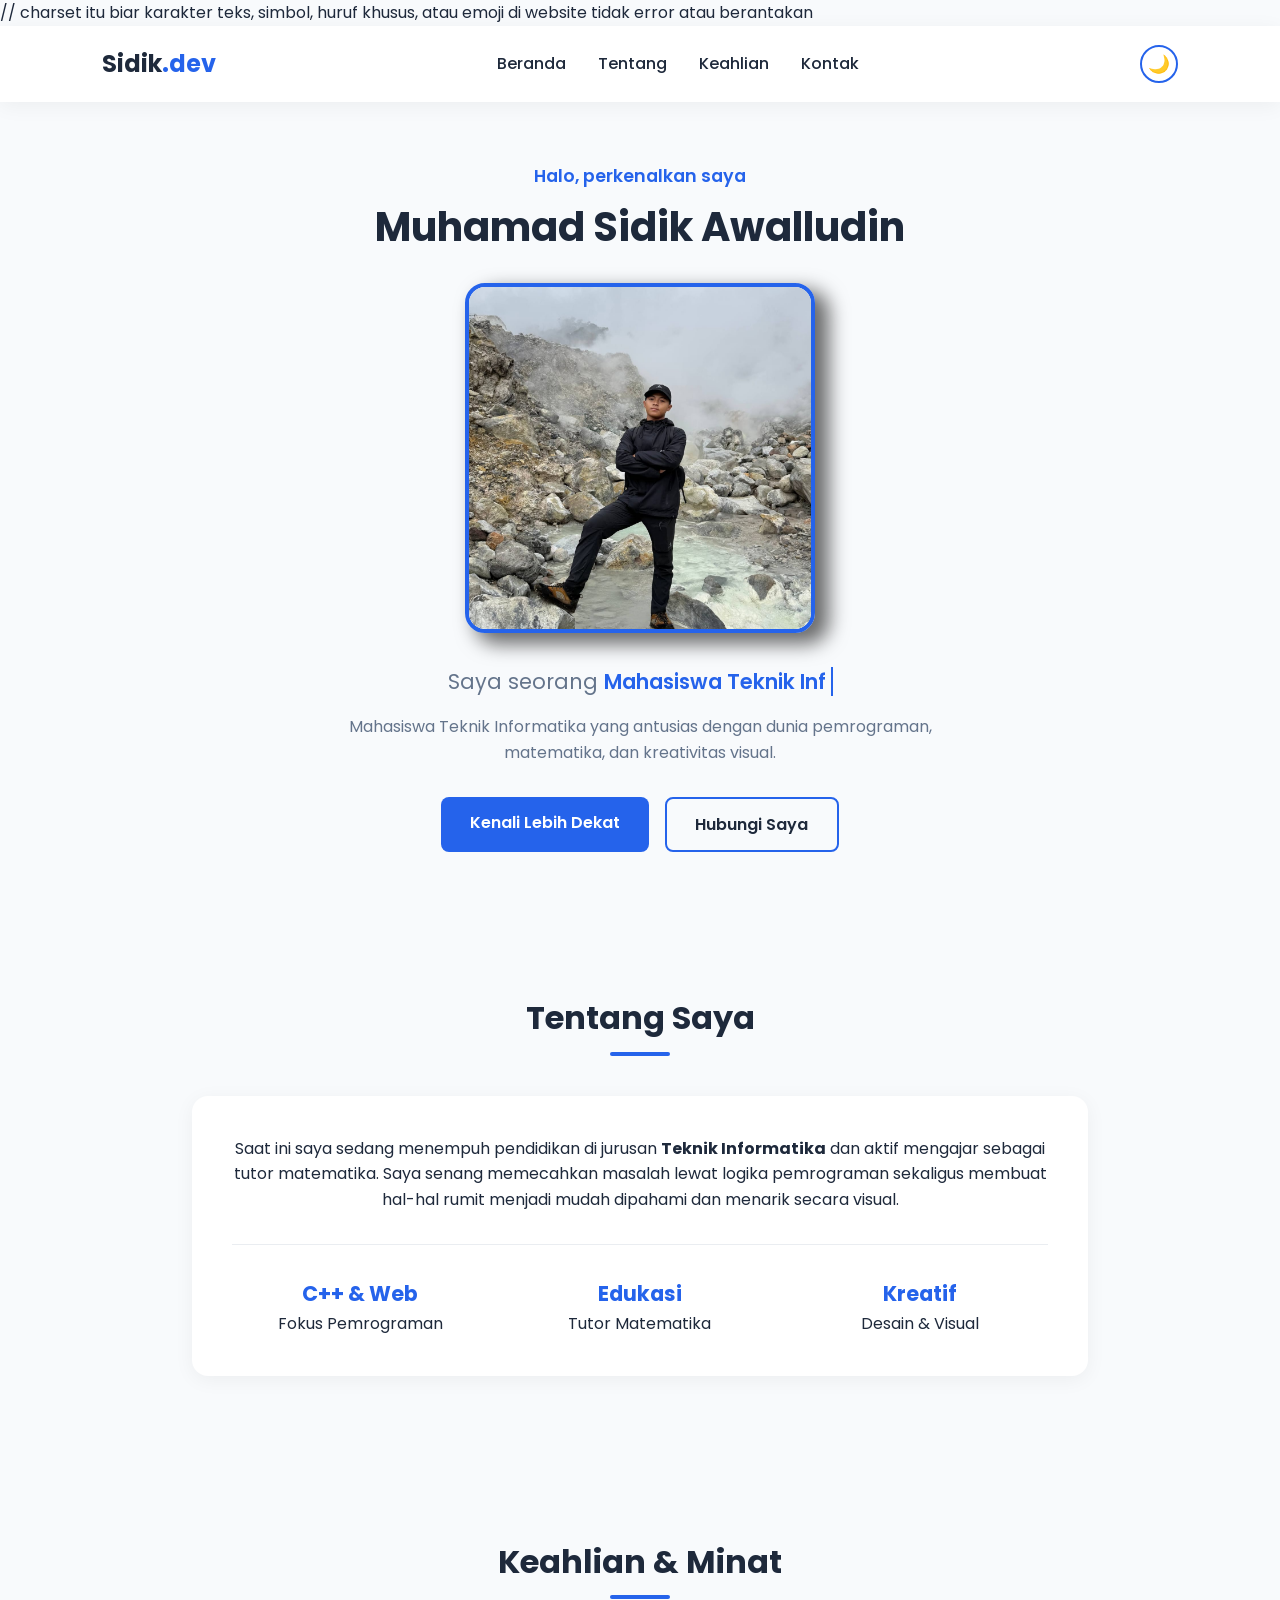
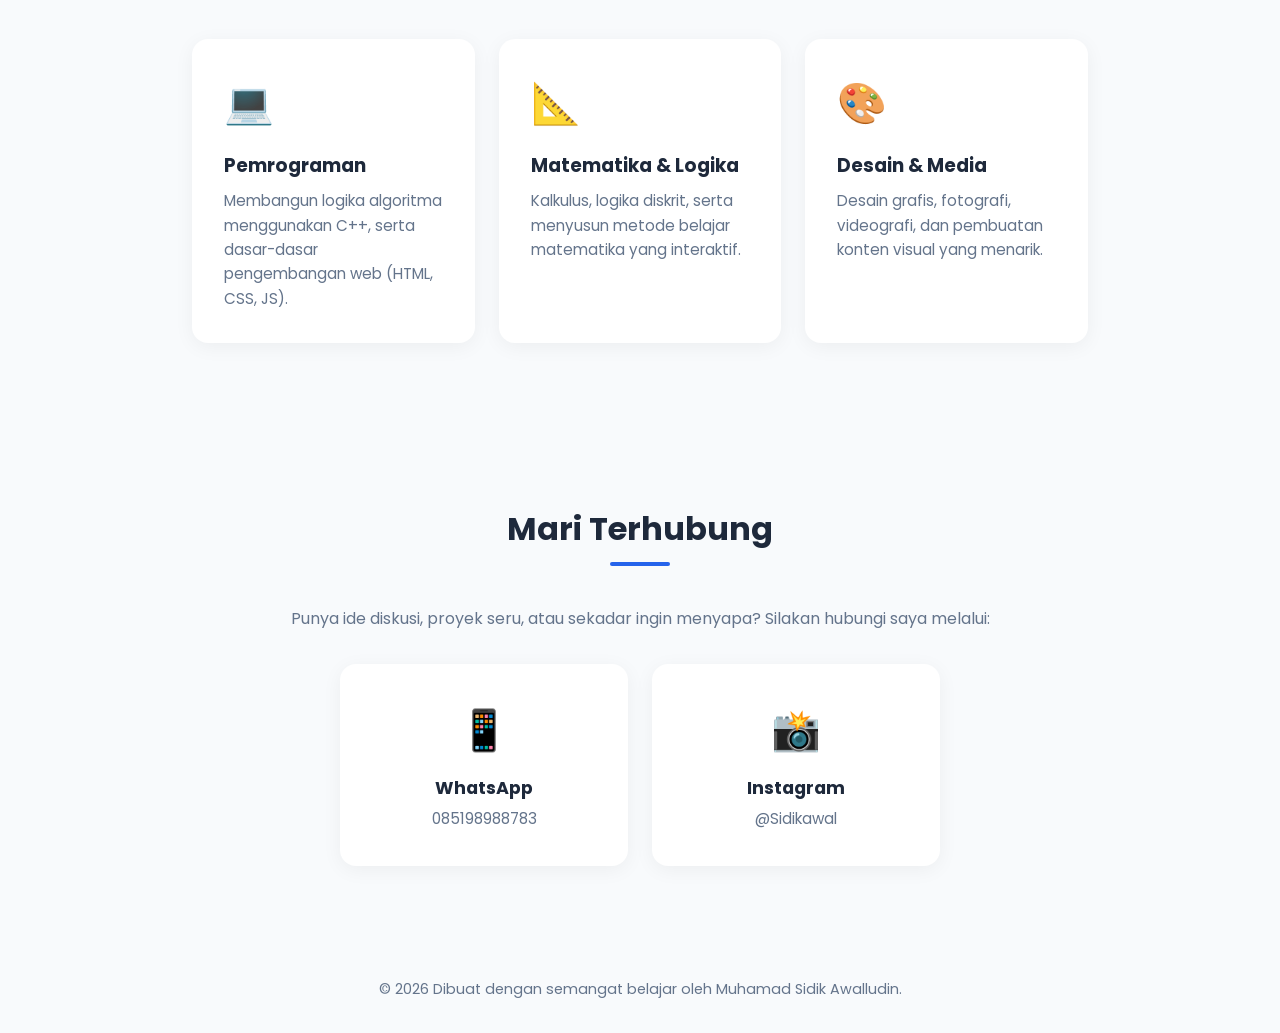
==== index.html @ c1fd6ddc "Rename index .html to index.html" ====
<!DOCTYPE html>
<html lang="id">
<head>
    // charset itu biar karakter teks, 
    simbol, huruf khusus, atau 
    emoji di website tidak error atau berantakan
    <meta charset="UTF-8">
    <meta name="viewport" content="width=device-width, initial-scale=1.0">
    <title>Perkenalan Diri | Portofolio</title>
    <link rel="stylesheet" href="style.css">
    <!-- Menggunakan Google Fonts agar tampilan lebih modern -->
     <link href="https://fonts.googleapis.com/css2?family=Poppins:wght@300;400;600;700&display=swap" rel="stylesheet">
</head>
<body>

    <!-- Navigasi -->
    <nav class="navbar">
        <div class="logo">Sidik<span>.dev</span></div>
        <ul class="nav-links">
            <li><a href="#home">Beranda</a></li>
            <li><a href="#about">Tentang</a></li>
            <li><a href="#skills">Keahlian</a></li>
            <li><a href="#contact">Kontak</a></li>
        </ul>
        <button id="theme-toggle" title="Ganti Tema">🌙</button>
    </nav>

    <!-- Bagian Utama (Hero) -->
    <section id="home" class="hero">
        <div class="hero-content">
            <p class="greeting">Halo, perkenalkan saya</p>
            <h1>Muhamad Sidik Awalludin</h1>
            
            <!-- Foto Profil Ditambahkan di Sini -->
            <div class="profile-img-container">
                <img src="Profile.jpg" alt="Foto Profil Muhamad Sidik Awalludin" class="profile-img">
            </div>

            <h2 class="typing-container">Saya seorang <span id="typing-text"></span></h2>
            <p class="bio-short">
                Mahasiswa Teknik Informatika yang antusias dengan dunia pemrograman, matematika, dan kreativitas visual.
            </p>
            <div class="hero-buttons">
                <a href="#about" class="btn primary">Kenali Lebih Dekat</a>
                <a href="#contact" class="btn secondary">Hubungi Saya</a>
            </div>
        </div>
    </section>

    <!-- Bagian Tentang Saya -->
    <section id="about" class="section">
        <h2 class="section-title">Tentang Saya</h2>
        <div class="about-card">
            <p>
                Saat ini saya sedang menempuh pendidikan di jurusan <strong>Teknik Informatika</strong> dan aktif mengajar sebagai tutor matematika. Saya senang memecahkan masalah lewat logika pemrograman sekaligus membuat hal-hal rumit menjadi mudah dipahami dan menarik secara visual.
            </p>
            <div class="stats">
                <div class="stat-item">
                    <h3>C++ & Web</h3>
                    <p>Fokus Pemrograman</p>
                </div>
                <div class="stat-item">
                    <h3>Edukasi</h3>
                    <p>Tutor Matematika</p>
                </div>
                <div class="stat-item">
                    <h3>Kreatif</h3>
                    <p>Desain & Visual</p>
                </div>
            </div>
        </div>
    </section>

    <!-- Bagian Keahlian & Minat -->
    <section id="skills" class="section">
        <h2 class="section-title">Keahlian & Minat</h2>
        <div class="skills-grid">
            <div class="skill-card">
                <div class="icon">💻</div>
                <h3>Pemrograman</h3>
                <p>Membangun logika algoritma menggunakan C++, serta dasar-dasar pengembangan web (HTML, CSS, JS).</p>
            </div>
            <div class="skill-card">
                <div class="icon">📐</div>
                <h3>Matematika & Logika</h3>
                <p>Kalkulus, logika diskrit, serta menyusun metode belajar matematika yang interaktif.</p>
            </div>
            <div class="skill-card">
                <div class="icon">🎨</div>
                <h3>Desain & Media</h3>
                <p>Desain grafis, fotografi, videografi, dan pembuatan konten visual yang menarik.</p>
            </div>
        </div>
    </section>

    <!-- Bagian Kontak -->
    <section id="contact" class="section">
        <h2 class="section-title">Mari Terhubung</h2>
        <p class="contact-desc">Punya ide diskusi, proyek seru, atau sekadar ingin menyapa? Silakan hubungi saya melalui:</p>
        
        <div class="contact-cards-grid">
            <!-- Kartu WhatsApp -->
            <a href="https://wa.me/6285198988783" target="_blank" class="contact-card-item">
                <div class="contact-icon">📱</div>
                <h3>WhatsApp</h3>
                <p>085198988783</p>
            </a>
            <!-- Kartu Instagram -->
            <a href="https://instagram.com/Sidikawal" target="_blank" class="contact-card-item">
                <div class="contact-icon">📸</div>
                <h3>Instagram</h3>
                <p>@Sidikawal</p>
            </a>
        </div>
    </section>

    <!-- Footer -->
    <footer>
        <p>&copy; 2026 Dibuat dengan semangat belajar oleh Muhamad Sidik Awalludin.</p>
    </footer>

    <script src="script.js"></script>
</body>
</html>
---- style.css ----
/* Pengaturan Warna (Light Mode & Dark Mode) */
:root {
    --bg-color: #f8fafc;
    --card-bg: #ffffff;
    --text-color: #1e293b;
    --text-muted: #64748b;
    --primary-color: #2563eb;
    --primary-hover: #1d4ed8;
    --shadow: 0 4px 20px rgba(0, 0, 0, 0.05);
}

body.dark-mode {
    --bg-color: #0f172a;
    --card-bg: #1e293b;
    --text-color: #f1f5f9;
    --text-muted: #94a3b8;
    --primary-color: #3b82f6;
    --primary-hover: #60a5fa;
    --shadow: 0 4px 20px rgba(0, 0, 0, 0.3);
}

* {
    margin: 0;
    padding: 0;
    box-sizing: border-box;
    font-family: 'Poppins', sans-serif;
    scroll-behavior: smooth;
}

body {
    background-color: var(--bg-color);
    color: var(--text-color);
    transition: background-color 0.3s, color 0.3s;
    line-height: 1.6;
}

/* Navbar */
.navbar {
    display: flex;
    justify-content: space-between;
    align-items: center;
    padding: 1.2rem 8%;
    background-color: var(--card-bg);
    box-shadow: var(--shadow);
    position: sticky;
    top: 0;
    z-index: 100;
}

.logo {
    font-size: 1.5rem;
    font-weight: 700;
}

.logo span {
    color: var(--primary-color);
}

.nav-links {
    list-style: none;
    display: flex;
    gap: 2rem;
}

.nav-links a {
    text-decoration: none;
    color: var(--text-color);
    font-weight: 500;
    transition: color 0.3s;
}

.nav-links a:hover {
    color: var(--primary-color);
}

#theme-toggle {
    background: none;
    border: 2px solid var(--primary-color);
    border-radius: 50%;
    width: 38px;
    height: 38px;
    cursor: pointer;
    font-size: 1.1rem;
    transition: transform 0.3s;
}

#theme-toggle:hover {
    transform: rotate(20deg);
}

/* Hero Section */
.hero {
    min-height: 90vh;
    display: flex;
    align-items: center;
    justify-content: center;
    text-align: center;
    padding: 2rem 8%;
}

.greeting {
    color: var(--primary-color);
    font-weight: 600;
    font-size: 1.1rem;
}

.hero h1 {
    font-size: 2.5rem;
    margin: 0.3rem 0 1rem 0;
}

/* Styling Foto Profil */
.profile-img-container {
    margin: 1.5rem auto;
}

.profile-img {
    width: 350px;
    height: 350px;
    object-fit: cover;
    border-radius: 20px;
    border: 4px solid var(--primary-color);
    box-shadow: var(--shadow);
    transition: transform 0.3s ease;
    -webkit-box-shadow: 12px 9px 19px 2px rgba(0,0,0,0.58);
    -moz-box-shadow: 12px 9px 19px 2px rgba(0,0,0,0.58);
}

.profile-img:hover {
    transform: scale(1.05);
}

.typing-container {
    font-size: 1.3rem;
    font-weight: 400;
    color: var(--text-muted);
    margin-bottom: 1rem;
}

#typing-text {
    color: var(--primary-color);
    font-weight: 600;
    border-right: 2px solid var(--primary-color);
    padding-right: 5px;
}

.bio-short {
    max-width: 600px;
    margin: 0 auto 2rem;
    color: var(--text-muted);
}

.hero-buttons {
    display: flex;
    gap: 1rem;
    justify-content: center;
}

.btn {
    padding: 0.8rem 1.8rem;
    border-radius: 8px;
    text-decoration: none;
    font-weight: 600;
    cursor: pointer;
    border: none;
    transition: transform 0.2s, background-color 0.3s;
}

.btn:hover {
    transform: translateY(-3px);
}

.btn.primary {
    background-color: var(--primary-color);
    color: #fff;
}

.btn.primary:hover {
    background-color: var(--primary-hover);
}

.btn.secondary {
    background-color: transparent;
    color: var(--text-color);
    border: 2px solid var(--primary-color);
}

/* Sections Umum */
.section {
    padding: 5rem 8%;
    max-width: 1100px;
    margin: 0 auto;
}

.section-title {
    text-align: center;
    font-size: 2rem;
    margin-bottom: 2.5rem;
    position: relative;
}

.section-title::after {
    content: '';
    width: 60px;
    height: 4px;
    background-color: var(--primary-color);
    display: block;
    margin: 8px auto 0;
    border-radius: 2px;
}

/* About Card */
.about-card {
    background-color: var(--card-bg);
    padding: 2.5rem;
    border-radius: 16px;
    box-shadow: var(--shadow);
    text-align: center;
}

.stats {
    display: grid;
    grid-template-columns: repeat(auto-fit, minmax(150px, 1fr));
    gap: 1.5rem;
    margin-top: 2rem;
    padding-top: 2rem;
    border-top: 1px solid rgba(148, 163, 184, 0.2);
}

.stat-item h3 {
    color: var(--primary-color);
    font-size: 1.3rem;
}

/* Skills Grid */
.skills-grid {
    display: grid;
    grid-template-columns: repeat(auto-fit, minmax(260px, 1fr));
    gap: 1.5rem;
}

.skill-card {
    background-color: var(--card-bg);
    padding: 2rem;
    border-radius: 16px;
    box-shadow: var(--shadow);
    transition: transform 0.3s;
}

.skill-card:hover {
    transform: translateY(-8px);
}

.skill-card .icon {
    font-size: 2.5rem;
    margin-bottom: 1rem;
}

.skill-card h3 {
    margin-bottom: 0.5rem;
}

.skill-card p {
    color: var(--text-muted);
    font-size: 0.95rem;
}

/* Contact Section Styling */
.contact-desc {
    text-align: center;
    color: var(--text-muted);
    margin-bottom: 2rem;
}

.contact-cards-grid {
    display: grid;
    grid-template-columns: repeat(auto-fit, minmax(220px, 1fr));
    gap: 1.5rem;
    max-width: 600px;
    margin: 0 auto;
}

.contact-card-item {
    background-color: var(--card-bg);
    padding: 2rem;
    border-radius: 16px;
    box-shadow: var(--shadow);
    text-align: center;
    text-decoration: none;
    color: var(--text-color);
    transition: transform 0.3s, border-color 0.3s;
    border: 2px solid transparent;
}

.contact-card-item:hover {
    transform: translateY(-5px);
    border-color: var(--primary-color);
}

.contact-icon {
    font-size: 2.5rem;
    margin-bottom: 0.8rem;
}

.contact-card-item h3 {
    font-size: 1.1rem;
    margin-bottom: 0.3rem;
}

.contact-card-item p {
    color: var(--text-muted);
    font-size: 0.95rem;
}

/* Footer */
footer {
    text-align: center;
    padding: 2rem;
    color: var(--text-muted);
    font-size: 0.9rem;
}

/* Responsif untuk layar HP */
@media (max-width: 768px) {
    .nav-links {
        display: none;
    }
    .hero h1 {
        font-size: 2rem;
    }
    .profile-img {
        width: 130px;
        height: 130px;
    }
}
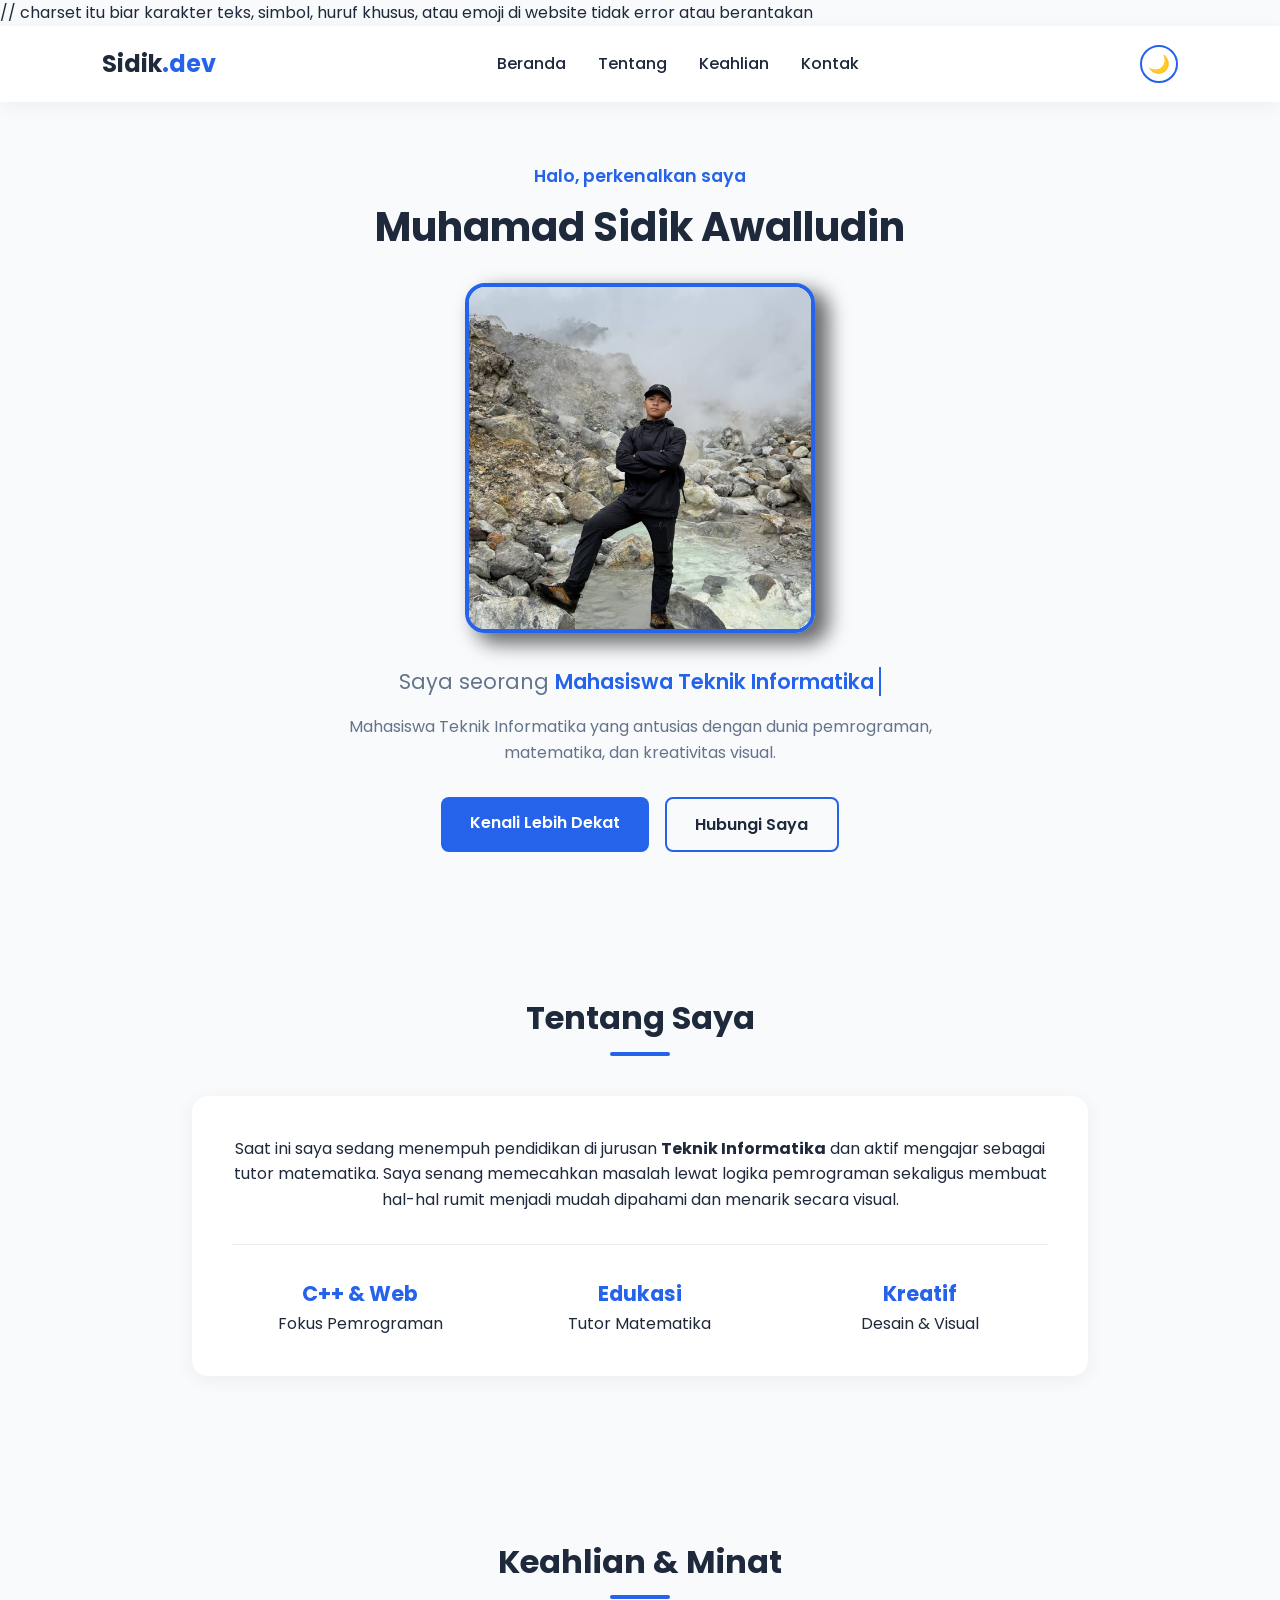
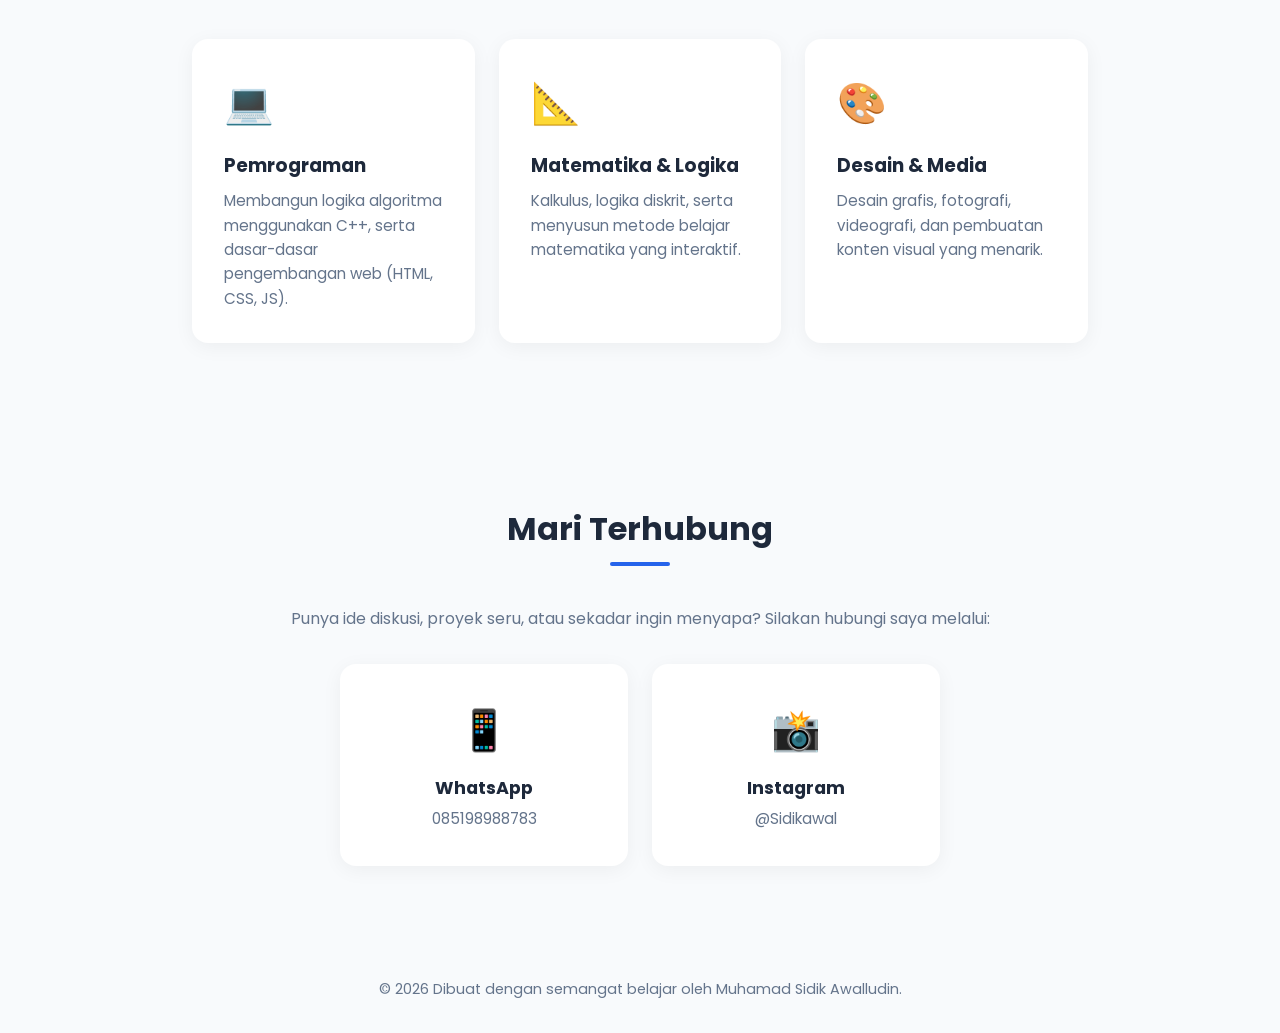
==== commit bae9c33a: "Fix HTML formatting and update profile image source" ====
--- a/index.html
+++ b/index.html
@@ -33,7 +33,7 @@
             
             <!-- Foto Profil Ditambahkan di Sini -->
             <div class="profile-img-container">
-                <img src="Profile.jpg" alt="Foto Profil Muhamad Sidik Awalludin" class="profile-img">
+                <img src="profile.jpg" alt="Foto Profil Muhamad Sidik Awalludin" class="profile-img">
             </div>
 
             <h2 class="typing-container">Saya seorang <span id="typing-text"></span></h2>
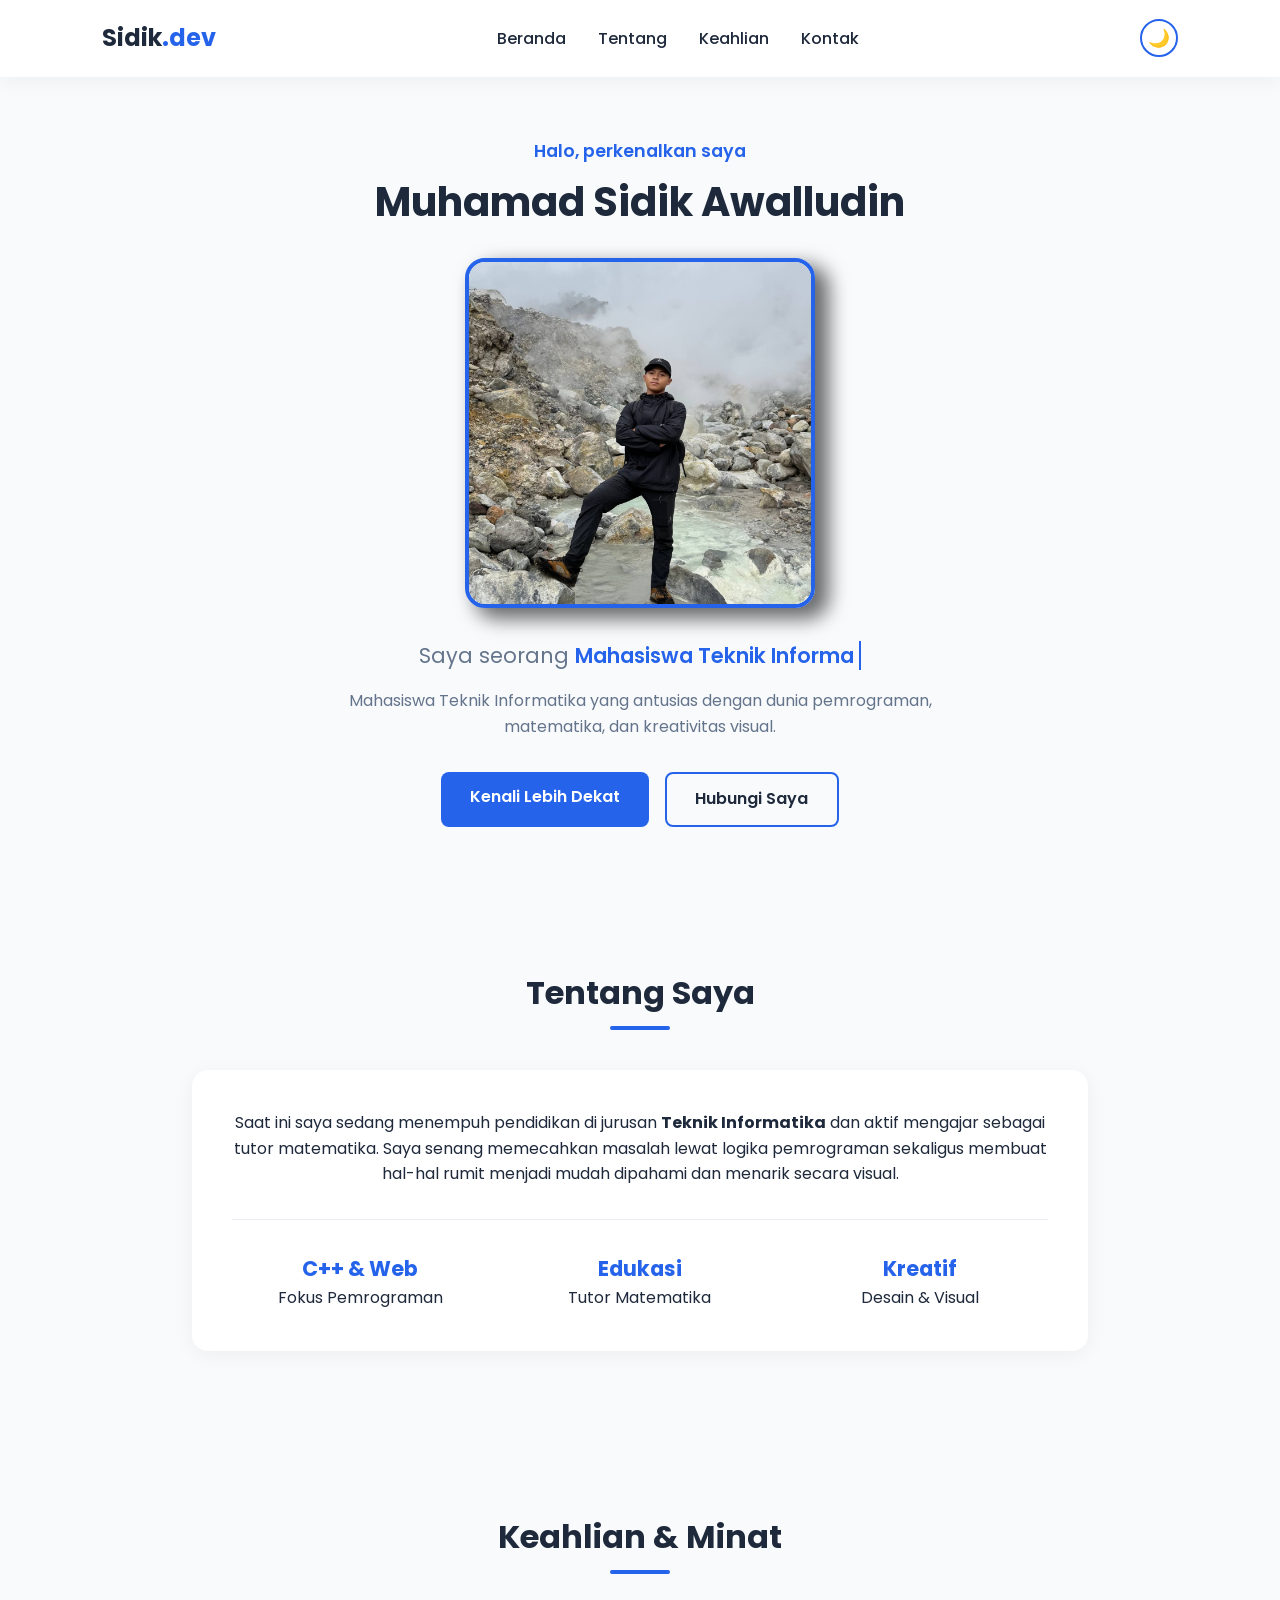
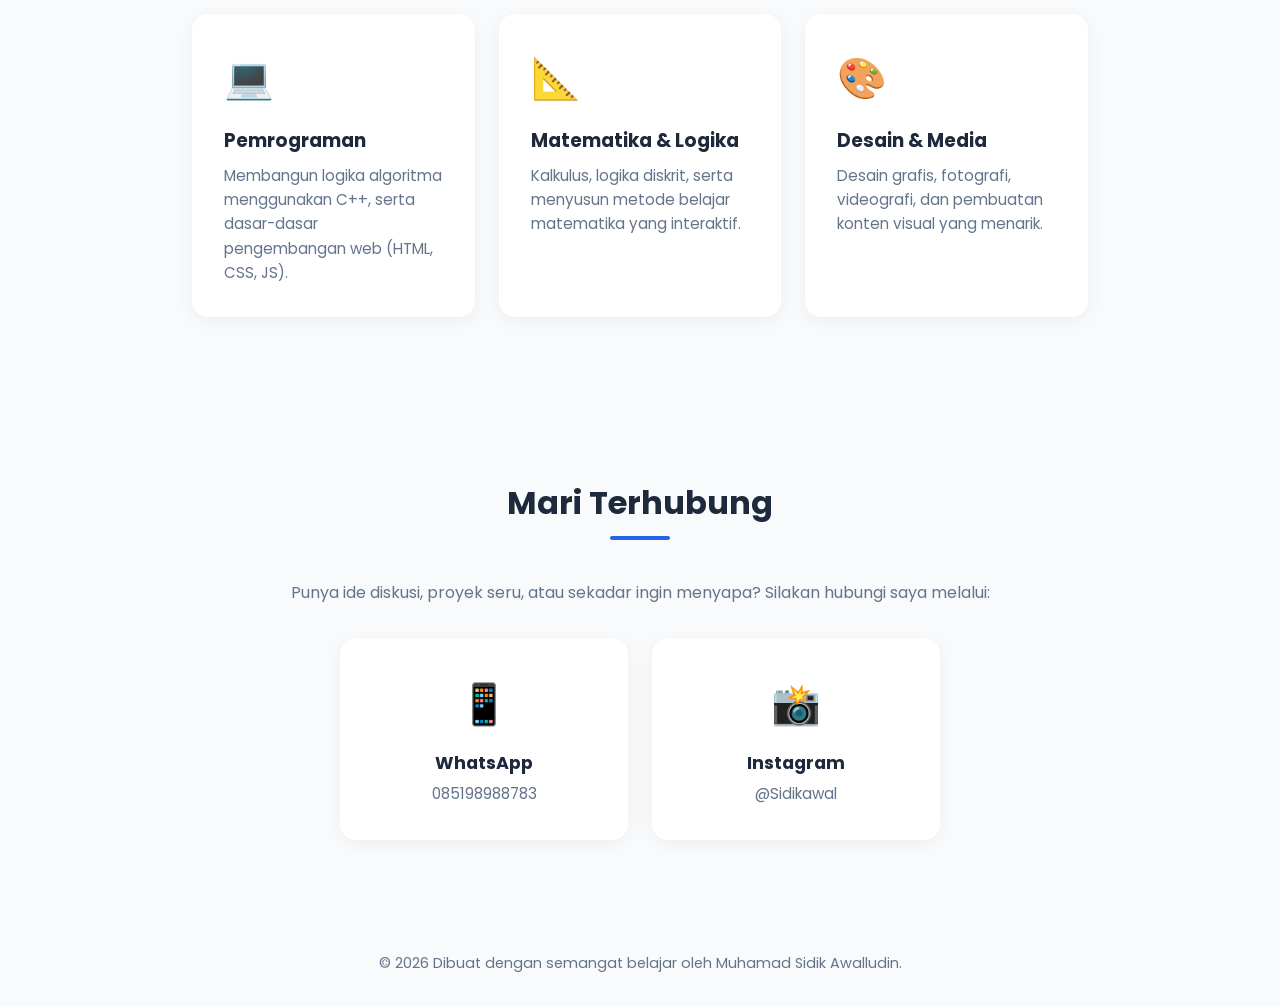
==== commit 368d802f: "Fix HTML structure and restore original content" ====
--- a/index.html
+++ b/index.html
@@ -1,9 +1,6 @@
 <!DOCTYPE html>
 <html lang="id">
 <head>
-    // charset itu biar karakter teks, 
-    simbol, huruf khusus, atau 
-    emoji di website tidak error atau berantakan
     <meta charset="UTF-8">
     <meta name="viewport" content="width=device-width, initial-scale=1.0">
     <title>Perkenalan Diri | Portofolio</title>
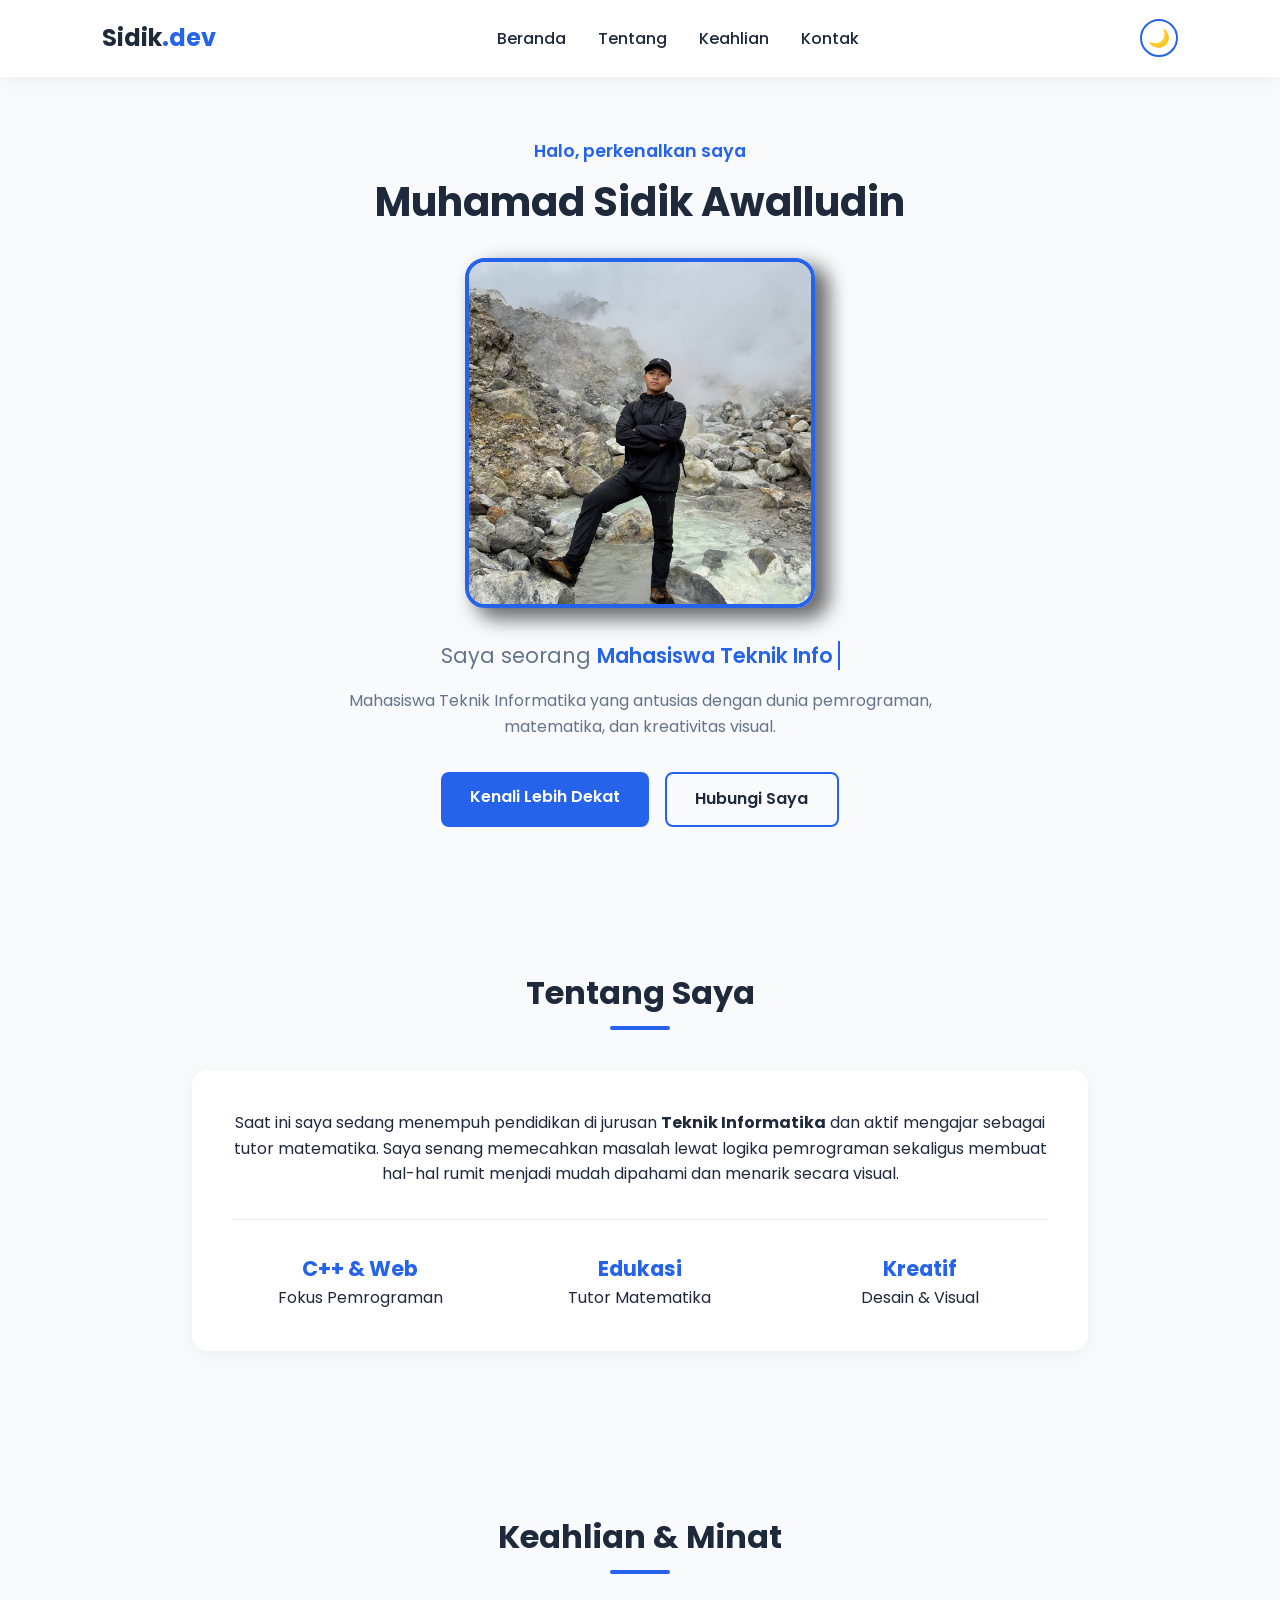
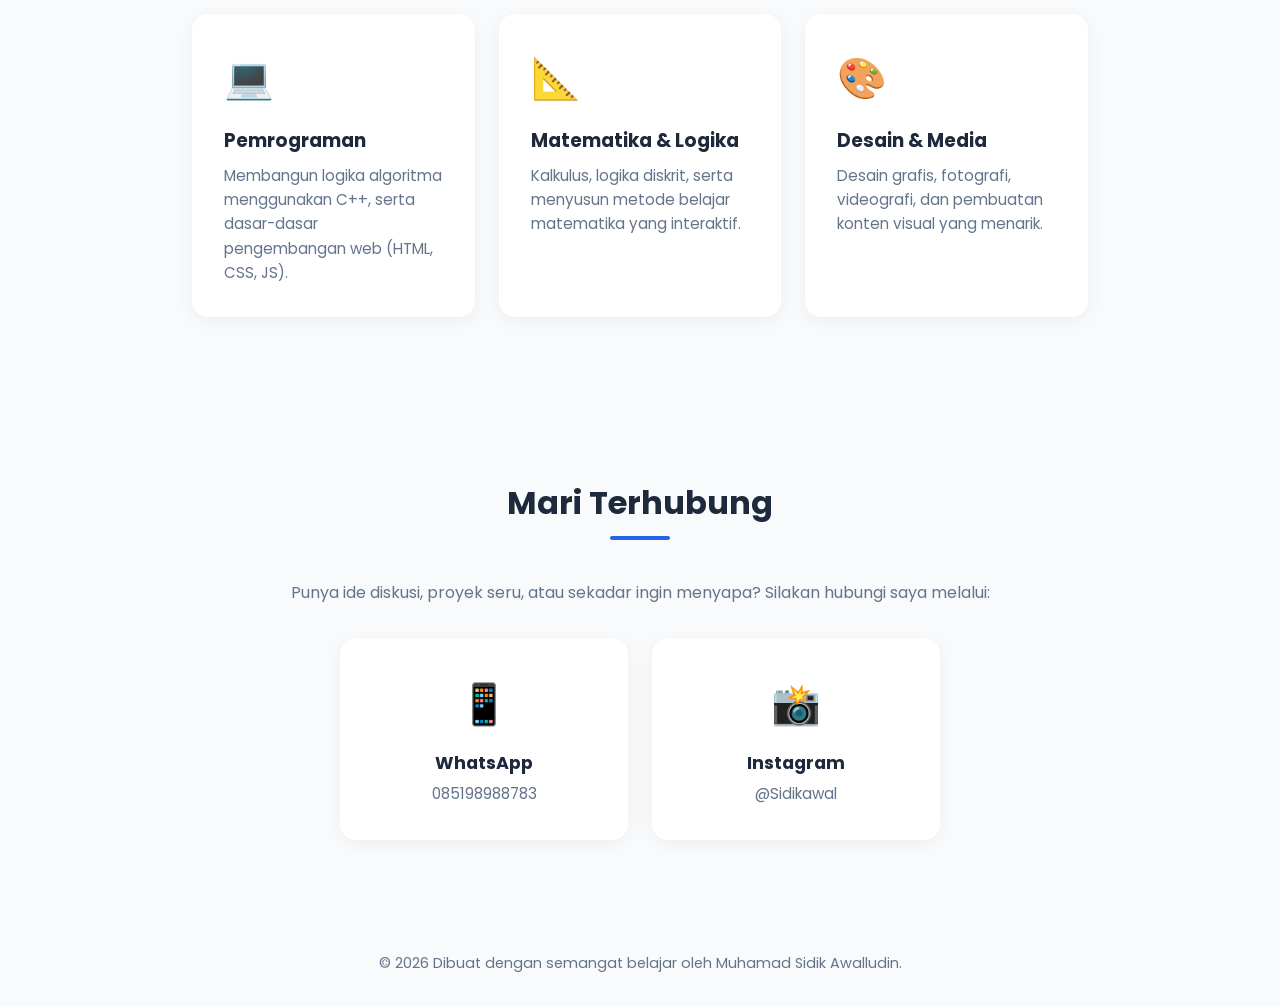
==== commit be75680e: "Fix HTML formatting and structure" ====
--- a/index.html
+++ b/index.html
@@ -103,7 +103,7 @@
                 <p>085198988783</p>
             </a>
             <!-- Kartu Instagram -->
-            <a href="https://instagram.com/Sidikawal" target="_blank" class="contact-card-item">
+            <a href="https://www.instagram.com/sidikawal_?utm_source=ig_web_button_share_sheet&avpt=ZDNlZDc0MzIxNw==" target="_blank" class="contact-card-item">
                 <div class="contact-icon">📸</div>
                 <h3>Instagram</h3>
                 <p>@Sidikawal</p>
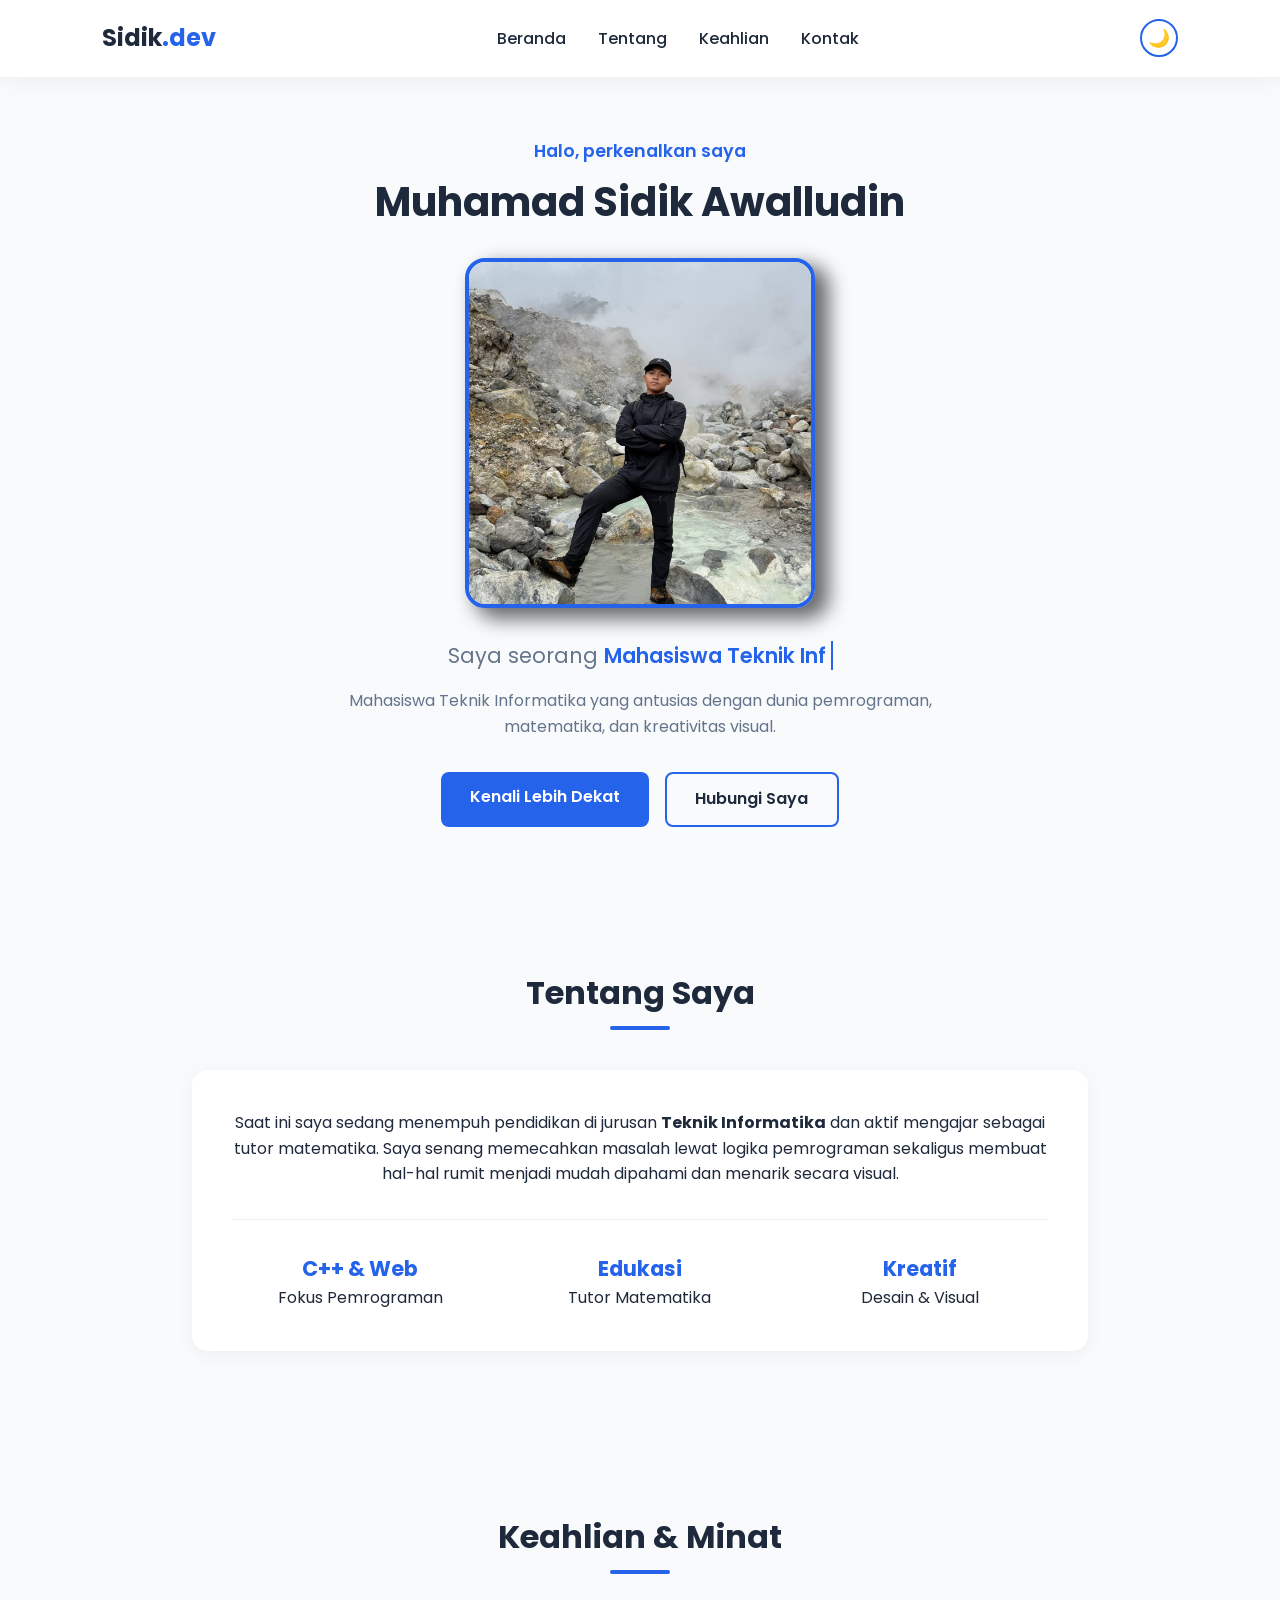
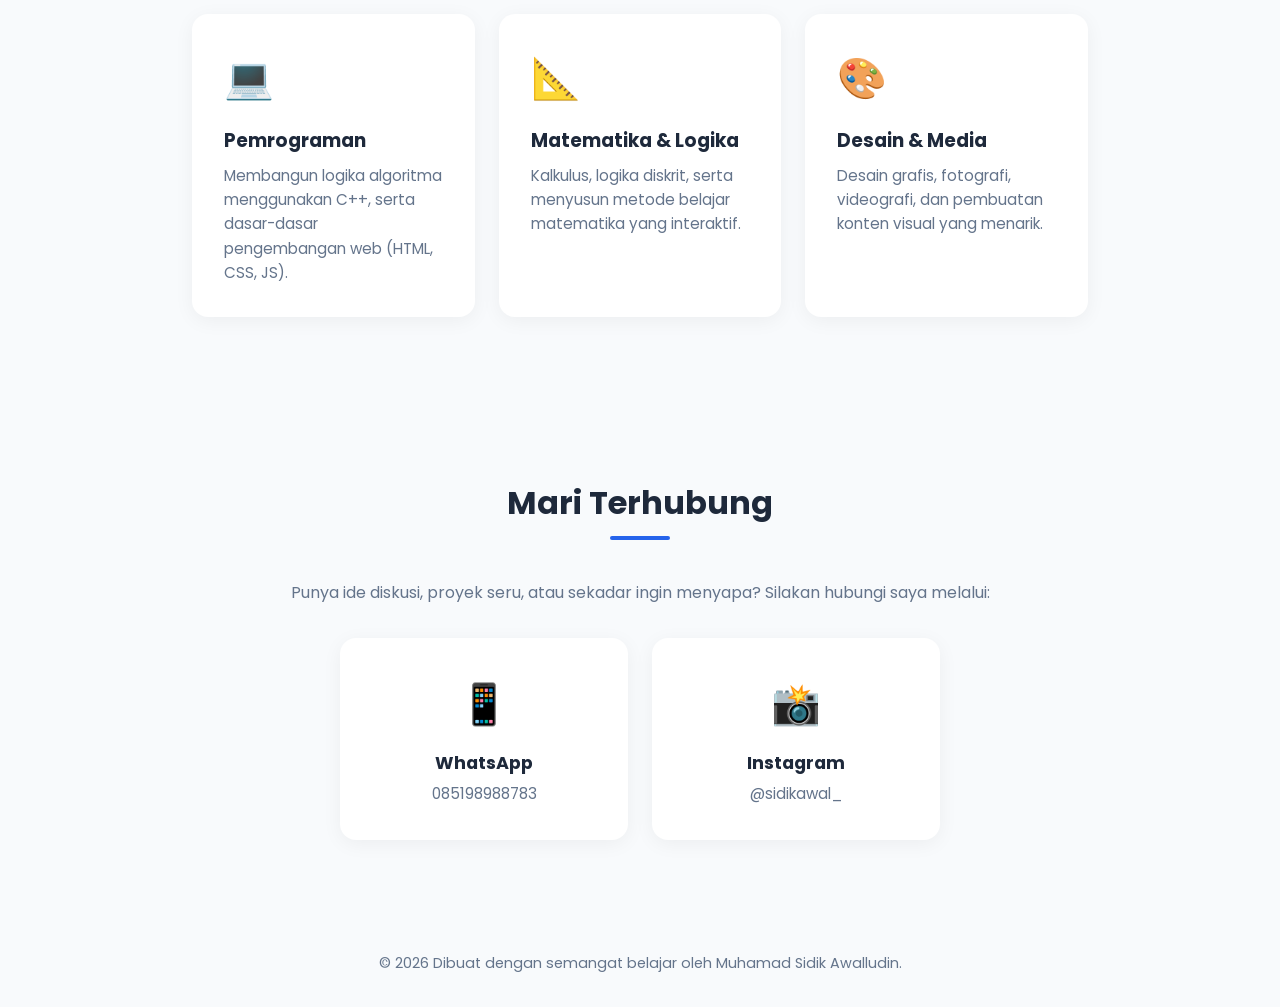
==== commit 27f1cf42: "Fix HTML encoding issues in index.html" ====
--- a/index.html
+++ b/index.html
@@ -106,7 +106,7 @@
             <a href="https://www.instagram.com/sidikawal_?utm_source=ig_web_button_share_sheet&avpt=ZDNlZDc0MzIxNw==" target="_blank" class="contact-card-item">
                 <div class="contact-icon">📸</div>
                 <h3>Instagram</h3>
-                <p>@Sidikawal</p>
+                <p>@sidikawal_</p>
             </a>
         </div>
     </section>
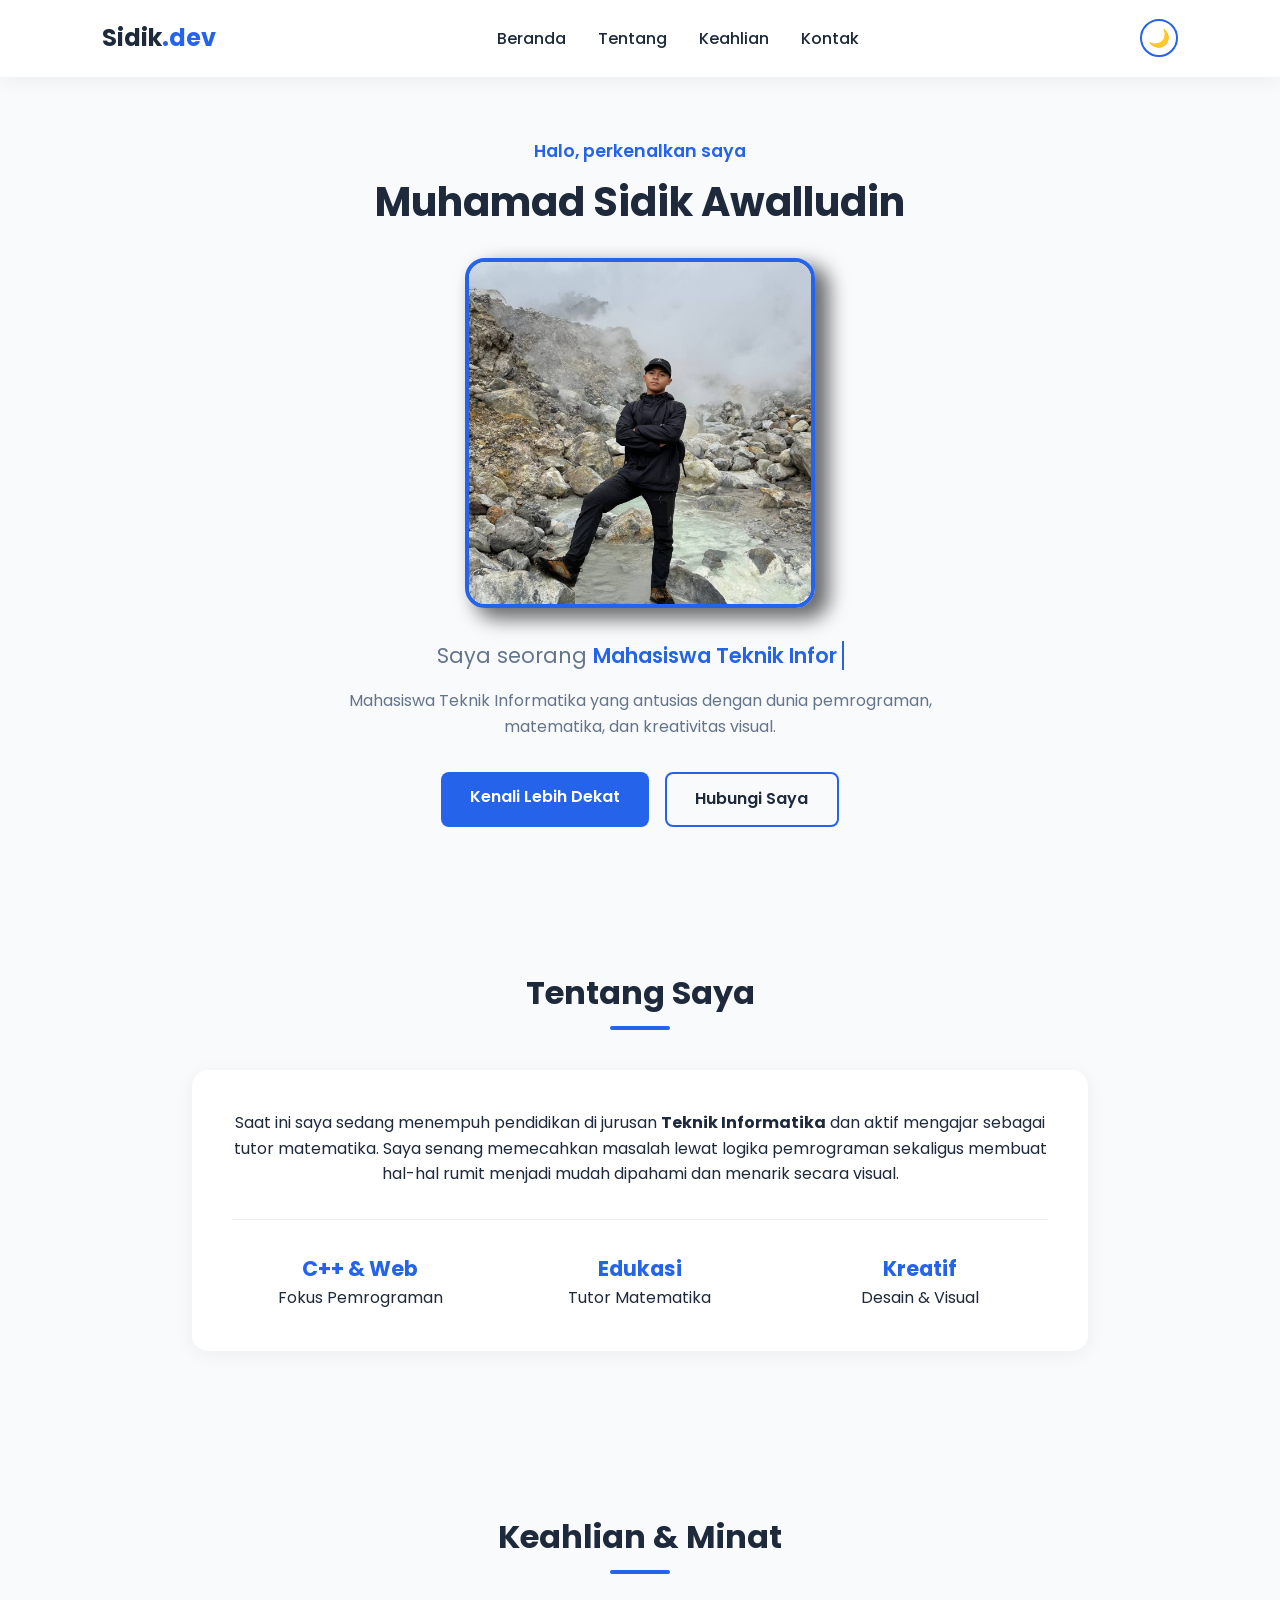
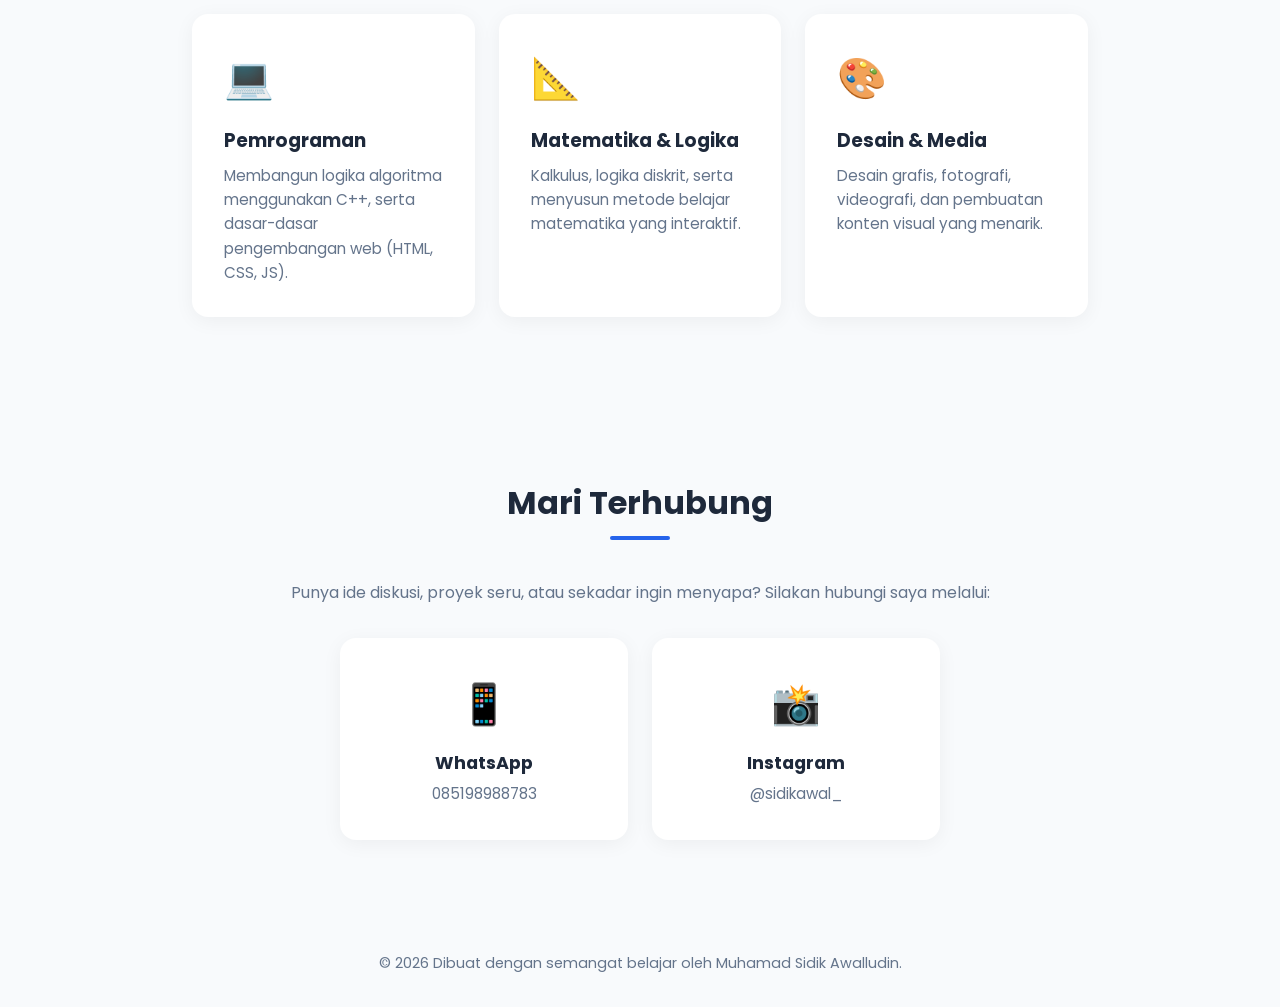
==== commit 98cd39b6: "Update index.html" ====
--- a/index.html
+++ b/index.html
@@ -103,7 +103,7 @@
                 <p>085198988783</p>
             </a>
             <!-- Kartu Instagram -->
-            <a href="https://www.instagram.com/sidikawal_?utm_source=ig_web_button_share_sheet&avpt=ZDNlZDc0MzIxNw==" target="_blank" class="contact-card-item">
+            <a href="https://www.instagram.com/sidikawal_" target="_blank" class="contact-card-item">
                 <div class="contact-icon">📸</div>
                 <h3>Instagram</h3>
                 <p>@sidikawal_</p>
